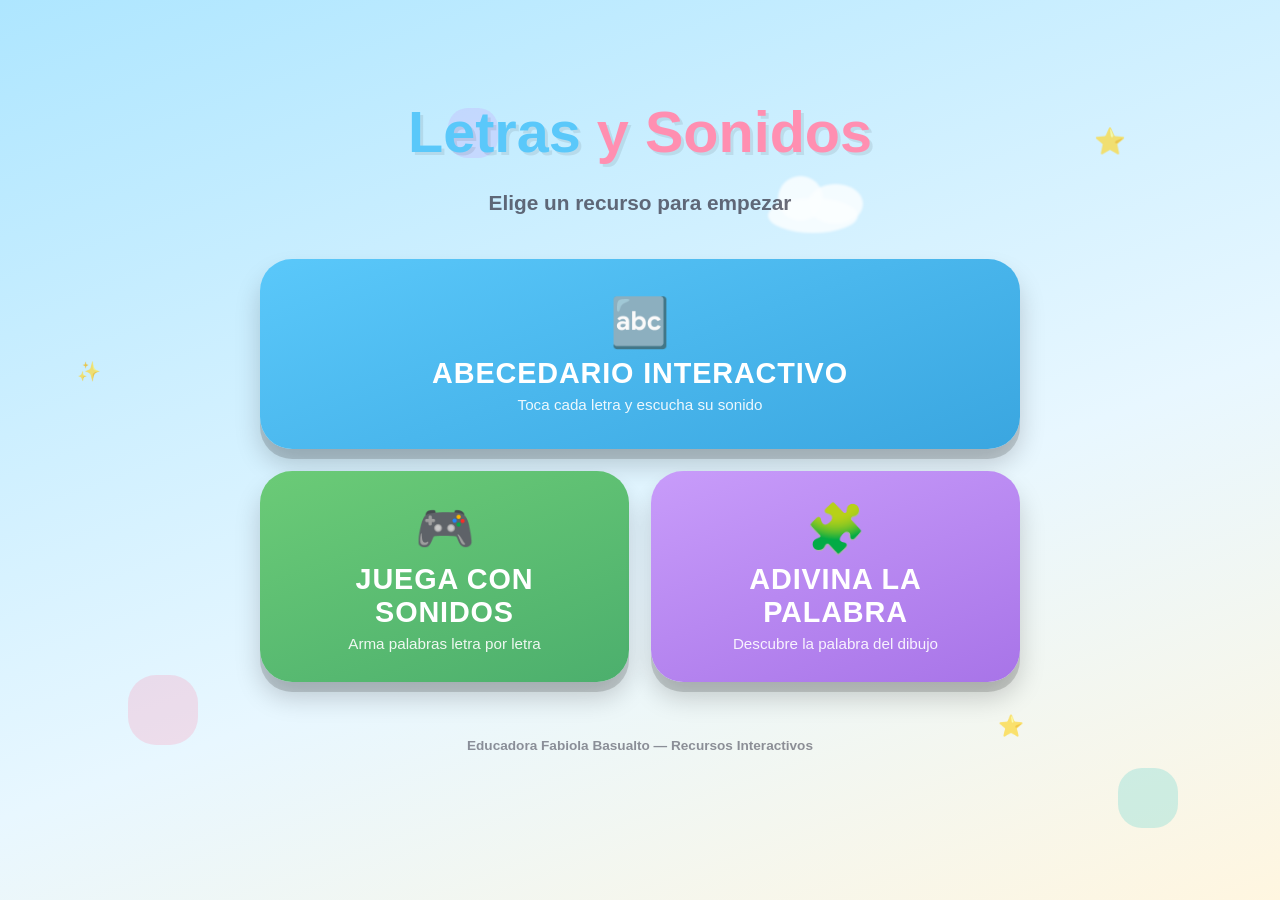
==== index.html @ f590c6fe "Add files via upload" ====
<!DOCTYPE html>
<html lang="es-CL">
<head>
<meta charset="UTF-8">
<meta name="viewport" content="width=device-width, initial-scale=1.0, maximum-scale=1.0, user-scalable=no">
<meta name="color-scheme" content="light only">
<meta name="theme-color" content="#AEE6FF">
<title>Letras y Sonidos - Recursos Interactivos</title>
<style>
/* ============================================
   ABECEDARIO INTERACTIVO - ESTILOS
   Educación Parvularia - Diseño infantil
   ============================================ */

/* --- Fuente Century Gothic con alternativas similares --- */
@font-face {
  font-family: 'Century Gothic Fallback';
  src: local('Century Gothic'), local('CenturyGothic');
}

:root {
  color-scheme: light;
  --fuente-principal: 'Century Gothic', 'Century Gothic Fallback', 'Futura', 'Trebuchet MS', 'Verdana', sans-serif;

  /* Paleta infantil */
  --celeste: #5AC8FA;
  --amarillo: #FFD93D;
  --verde: #6BCB77;
  --rosado: #FF8FB1;
  --naranjo: #FFA552;
  --lila: #C89CFA;
  --turquesa: #4DD0C9;

  --fondo-cielo-1: #AEE6FF;
  --fondo-cielo-2: #E8F7FF;

  --texto-oscuro: #3A3A4A;
  --blanco: #FFFFFF;
}

* {
  box-sizing: border-box;
}

html, body {
  margin: 0;
  padding: 0;
  width: 100%;
  min-height: 100%;
  overflow-x: hidden;
  font-family: var(--fuente-principal);
  background: linear-gradient(160deg, var(--fondo-cielo-1) 0%, var(--fondo-cielo-2) 60%, #FFF6E0 100%);
  color: var(--texto-oscuro);
  -webkit-tap-highlight-color: transparent;
  user-select: none;
}

button {
  font-family: var(--fuente-principal);
  cursor: pointer;
  border: none;
  outline: none;
}

/* ============================================
   FONDO DECORATIVO (nubes, estrellas, confeti)
   ============================================ */
.fondo-decorativo {
  position: fixed;
  inset: 0;
  z-index: 0;
  overflow: hidden;
  pointer-events: none;
}

.nube {
  position: absolute;
  background: rgba(255, 255, 255, 0.85);
  border-radius: 50%;
  filter: blur(1px);
  opacity: 0.9;
  animation: flotarNube 26s ease-in-out infinite;
}
.nube::before, .nube::after {
  content: "";
  position: absolute;
  background: rgba(255, 255, 255, 0.85);
  border-radius: 50%;
}
.nube1 { width: 120px; height: 45px; top: 8%; left: -10%; animation-duration: 32s; }
.nube1::before { width: 60px; height: 60px; top: -30px; left: 15px; }
.nube1::after { width: 70px; height: 50px; top: -18px; left: 55px; }

.nube2 { width: 90px; height: 35px; top: 22%; left: 60%; animation-duration: 40s; animation-delay: -8s; }
.nube2::before { width: 45px; height: 45px; top: -22px; left: 10px; }
.nube2::after { width: 55px; height: 40px; top: -14px; left: 40px; }

.nube3 { width: 100px; height: 38px; top: 65%; left: -15%; animation-duration: 36s; animation-delay: -15s; }
.nube3::before { width: 50px; height: 50px; top: -25px; left: 12px; }
.nube3::after { width: 60px; height: 42px; top: -15px; left: 45px; }

@keyframes flotarNube {
  0% { transform: translateX(0); }
  50% { transform: translateX(60vw); }
  100% { transform: translateX(0); }
}

.estrella {
  position: absolute;
  font-size: 1.6rem;
  opacity: 0.7;
  animation: parpadear 3.2s ease-in-out infinite;
}
.estrella1 { top: 14%; right: 12%; animation-delay: 0s; }
.estrella2 { top: 40%; left: 6%; animation-delay: 1s; font-size: 1.2rem; }
.estrella3 { bottom: 18%; right: 20%; animation-delay: 2s; font-size: 1.3rem; }

@keyframes parpadear {
  0%, 100% { opacity: 0.3; transform: scale(0.9) rotate(0deg); }
  50% { opacity: 0.9; transform: scale(1.15) rotate(15deg); }
}

.forma {
  position: absolute;
  border-radius: 40%;
  opacity: 0.25;
  animation: girarSuave 22s linear infinite;
}
.forma1 { width: 70px; height: 70px; background: var(--rosado); top: 75%; left: 10%; }
.forma2 { width: 50px; height: 50px; background: var(--lila); top: 12%; left: 35%; animation-duration: 18s; }
.forma3 { width: 60px; height: 60px; background: var(--turquesa); bottom: 8%; right: 8%; animation-duration: 26s; }

@keyframes girarSuave {
  0% { transform: rotate(0deg); }
  100% { transform: rotate(360deg); }
}

/* ============================================
   BARRA SUPERIOR
   ============================================ */
.barra-superior {
  position: fixed;
  top: 0;
  left: 0;
  right: 0;
  z-index: 100;
  display: flex;
  justify-content: center;
  gap: 12px;
  padding: 12px;
  flex-wrap: wrap;
  background: rgba(255, 255, 255, 0.55);
  backdrop-filter: blur(6px);
}

.btn-superior {
  background: var(--blanco);
  color: var(--texto-oscuro);
  font-weight: bold;
  font-size: clamp(0.85rem, 2vw, 1.05rem);
  padding: 10px 18px;
  border-radius: 50px;
  box-shadow: 0 4px 0 rgba(0,0,0,0.12), 0 6px 14px rgba(0,0,0,0.08);
  transition: transform 0.15s ease, box-shadow 0.15s ease;
}

.btn-superior:hover {
  transform: translateY(-2px) scale(1.04);
}

.btn-superior:active {
  transform: translateY(2px) scale(0.97);
  box-shadow: 0 2px 0 rgba(0,0,0,0.12), 0 3px 8px rgba(0,0,0,0.08);
}

/* ============================================
   PANTALLAS GENERALES
   ============================================ */
.pantalla {
  position: relative;
  z-index: 1;
  min-height: 100vh;
  width: 100%;
  display: flex;
  align-items: center;
  justify-content: center;
  padding: 24px;
  animation: apareceSuave 0.6s ease;
}

.pantalla[hidden] {
  display: none;
}

@keyframes apareceSuave {
  from { opacity: 0; transform: translateY(18px) scale(0.98); }
  to { opacity: 1; transform: translateY(0) scale(1); }
}

/* ============================================
   PANTALLA 1: BIENVENIDA
   ============================================ */
.contenido-bienvenida {
  text-align: center;
  max-width: 700px;
}

.titulo-bienvenida {
  display: flex;
  justify-content: center;
  gap: 18px;
  margin: 0 0 10px 0;
  font-size: clamp(2.5rem, 9vw, 4.5rem);
}

.letra-flotante {
  display: inline-block;
  animation: rebotarLetra 2.4s ease-in-out infinite;
  text-shadow: 3px 3px 0 rgba(0,0,0,0.08);
}
.letra-flotante.l1 { color: var(--rosado); animation-delay: 0s; }
.letra-flotante.l2 { color: var(--amarillo); animation-delay: 0.25s; }
.letra-flotante.l3 { color: var(--celeste); animation-delay: 0.5s; }

@keyframes rebotarLetra {
  0%, 100% { transform: translateY(0) rotate(-3deg); }
  50% { transform: translateY(-16px) rotate(3deg); }
}

.pregunta-bienvenida {
  font-size: clamp(1.2rem, 4vw, 1.9rem);
  font-weight: bold;
  color: var(--texto-oscuro);
  margin: 10px 0 34px 0;
}

.botones-formato {
  display: flex;
  gap: 24px;
  justify-content: center;
  flex-wrap: wrap;
}

.btn-formato {
  display: flex;
  flex-direction: column;
  align-items: center;
  gap: 6px;
  width: min(220px, 100%);
  padding: 28px 20px;
  border-radius: 32px;
  font-size: 1.3rem;
  font-weight: bold;
  color: var(--blanco);
  box-shadow: 0 8px 0 rgba(0,0,0,0.15), 0 12px 24px rgba(0,0,0,0.15);
  transition: transform 0.18s ease, box-shadow 0.18s ease;
}

.emoji-boton {
  font-size: 2.4rem;
}

.ejemplo-formato {
  font-size: 1rem;
  font-weight: normal;
  opacity: 0.9;
}

.btn-mayusculas {
  background: linear-gradient(160deg, var(--verde), #4CAF6D);
}

.btn-minusculas {
  background: linear-gradient(160deg, var(--celeste), #3AA6E0);
}

.btn-formato:hover {
  transform: translateY(-6px) scale(1.05);
  box-shadow: 0 10px 0 rgba(0,0,0,0.15), 0 16px 28px rgba(0,0,0,0.18);
}

.btn-formato:active,
.btn-formato.tocando {
  transform: translateY(4px) scale(0.96);
  box-shadow: 0 3px 0 rgba(0,0,0,0.15), 0 6px 14px rgba(0,0,0,0.15);
}

/* ============================================
   PANTALLA 2: ABECEDARIO
   ============================================ */
.pantalla-abecedario {
  flex-direction: column;
  padding-top: 100px;
  align-items: stretch;
}

.titulo-abecedario {
  text-align: center;
  font-size: clamp(1.3rem, 4vw, 2rem);
  color: var(--texto-oscuro);
  margin: 0 0 20px 0;
}

.grid-abecedario {
  display: grid;
  grid-template-columns: repeat(6, 1fr);
  gap: 18px;
  width: 100%;
  max-width: 1100px;
  margin: 0 auto;
  padding-bottom: 40px;
}

/* --- Burbuja de letra --- */
.burbuja-letra {
  position: relative;
  aspect-ratio: 1 / 1;
  width: 100%;
  border-radius: 50%;
  display: flex;
  align-items: center;
  justify-content: center;
  font-size: clamp(2.4rem, 7vw, 4.4rem);
  font-weight: bold;
  color: var(--blanco);
  border: 5px solid var(--blanco);
  box-shadow: 0 6px 0 rgba(0,0,0,0.12), 0 10px 18px rgba(0,0,0,0.15);
  animation: rebotarBurbuja 3.6s ease-in-out infinite;
  transition: transform 0.18s ease, box-shadow 0.18s ease, filter 0.18s ease;
  text-shadow: 1px 2px 2px rgba(0,0,0,0.15);
  line-height: 1;
  padding: 0 6%;
}

/* Letras dobles: CH necesita compactarse un poco (letras más anchas),
   LL no necesita compresión (son letras angostas; comprimirlas las pega).
   El margen opuesto al letter-spacing evita que el texto se corra del centro. */
.texto-burbuja {
  display: inline-block;
}
.burbuja-letra.par-ch .texto-burbuja {
  letter-spacing: -0.04em;
  margin-right: 0.04em;
}
.burbuja-letra.par-ll .texto-burbuja {
  letter-spacing: 0.02em;
  margin-right: -0.02em;
}

@keyframes rebotarBurbuja {
  0%, 100% { transform: translateY(0); }
  50% { transform: translateY(-6px); }
}

.burbuja-letra:hover {
  transform: scale(1.1);
  filter: brightness(1.08);
  box-shadow: 0 8px 0 rgba(0,0,0,0.12), 0 14px 22px rgba(0,0,0,0.2);
}

.burbuja-letra:active,
.burbuja-letra.tocando {
  transform: scale(0.94);
}

/* Estado mientras suena el audio: brillo + pulso + agrandado */
.burbuja-letra.hablando {
  animation: pulsoHabla 0.6s ease-in-out infinite;
  filter: brightness(1.25) saturate(1.3);
  box-shadow: 0 0 0 6px rgba(255,255,255,0.55), 0 10px 24px rgba(0,0,0,0.25);
  z-index: 2;
}

@keyframes pulsoHabla {
  0%, 100% { transform: scale(1.12); }
  50% { transform: scale(1.22); }
}

/* Colores variados para las burbujas (se asignan por índice vía nth-child) */
.burbuja-letra:nth-child(7n+1) { background: linear-gradient(160deg, var(--celeste), #3AA6E0); }
.burbuja-letra:nth-child(7n+2) { background: linear-gradient(160deg, var(--amarillo), #F2B705); }
.burbuja-letra:nth-child(7n+3) { background: linear-gradient(160deg, var(--verde), #4CAF6D); }
.burbuja-letra:nth-child(7n+4) { background: linear-gradient(160deg, var(--rosado), #E8608A); }
.burbuja-letra:nth-child(7n+5) { background: linear-gradient(160deg, var(--naranjo), #E8843A); }
.burbuja-letra:nth-child(7n+6) { background: linear-gradient(160deg, var(--lila), #A874E8); }
.burbuja-letra:nth-child(7n+7) { background: linear-gradient(160deg, var(--turquesa), #2FB5AD); }

/* Desfase de la animación de rebote para que no todas boten igual */
.burbuja-letra:nth-child(2n) { animation-delay: 0.4s; }
.burbuja-letra:nth-child(3n) { animation-delay: 0.8s; }
.burbuja-letra:nth-child(5n) { animation-delay: 1.2s; }

/* ============================================
   RESPONSIVE
   Columnas de la grilla del abecedario controladas
   por cantidad fija (sin auto-fit/minmax):
   - PC (> 900px): 6 columnas
   - Tablets (601px - 900px): 5 columnas
   - Celulares (361px - 600px): 4 columnas
   - Celulares muy pequeños (<= 360px): 3 columnas
   ============================================ */

/* Tablets: 600px - 900px -> 5 columnas */
@media (max-width: 900px) {
  .pantalla {
    padding: 20px;
  }
  .grid-abecedario {
    grid-template-columns: repeat(5, 1fr);
    gap: 14px;
  }
}

/* Celulares: hasta 600px -> 4 columnas */
@media (max-width: 600px) {
  .pantalla {
    padding: 16px;
  }
  .grid-abecedario {
    grid-template-columns: repeat(4, 1fr);
    gap: 12px;
  }
  .botones-formato {
    flex-direction: column;
    align-items: center;
  }
  .btn-formato {
    width: min(240px, 100%);
    padding: 22px 16px;
  }
  .barra-superior {
    padding: 8px;
    gap: 8px;
  }
  .pantalla-abecedario {
    padding-top: 96px;
  }
}

/* Celulares muy pequeños: hasta 360px -> 3 columnas */
@media (max-width: 360px) {
  .pantalla {
    padding: 12px;
  }
  .grid-abecedario {
    grid-template-columns: repeat(3, 1fr);
    gap: 10px;
  }
  .burbuja-letra {
    border-width: 3px;
    font-size: clamp(1.9rem, 8.5vw, 2.6rem);
  }
  .burbuja-letra.par-ch .texto-burbuja {
    letter-spacing: -0.04em;
    margin-right: 0.04em;
  }
  .burbuja-letra.par-ll .texto-burbuja {
    letter-spacing: 0.02em;
    margin-right: -0.02em;
  }
  .btn-formato {
    width: min(210px, 100%);
    padding: 18px 14px;
  }
  .pantalla-abecedario {
    padding-top: 88px;
  }
}

/* Orientación horizontal con poca altura (celulares acostados) */
@media (orientation: landscape) and (max-height: 500px) {
  .pantalla {
    padding: 14px;
    min-height: auto;
  }
  .pantalla-abecedario {
    padding-top: 70px;
  }
  .titulo-abecedario {
    margin-bottom: 12px;
  }
  .grid-abecedario {
    gap: 10px;
  }
  .titulo-bienvenida {
    font-size: clamp(2rem, 7vw, 3rem);
    margin-bottom: 6px;
  }
  .pregunta-bienvenida {
    margin-bottom: 18px;
  }
  .btn-formato {
    padding: 16px 18px;
  }
}


.pantalla-inicio {
  flex-direction: column;
  align-items: center;
  padding-top: 60px;
  padding-bottom: 40px;
  min-height: 100vh;
  justify-content: flex-start;
}

.titulo-sitio {
  text-align: center;
  font-size: clamp(2.2rem, 7vw, 3.6rem);
  margin-bottom: 6px;
}
.titulo-sitio .parte1 { color: var(--celeste); text-shadow: 3px 3px 0 rgba(0,0,0,0.08); }
.titulo-sitio .parte2 { color: var(--rosado); text-shadow: 3px 3px 0 rgba(0,0,0,0.08); }

.subtitulo-sitio {
  text-align: center;
  font-size: clamp(1rem, 3vw, 1.3rem);
  color: var(--texto-oscuro);
  opacity: 0.75;
  font-weight: bold;
  margin-bottom: 44px;
}

.contenedor-recursos {
  width: 100%;
  max-width: 760px;
  display: flex;
  flex-direction: column;
  gap: 22px;
}

.tarjeta-recurso {
  display: flex;
  flex-direction: column;
  align-items: center;
  justify-content: center;
  gap: 6px;
  padding: 30px 24px;
  border-radius: 32px;
  color: var(--blanco);
  text-decoration: none;
  box-shadow: 0 10px 0 rgba(0,0,0,0.15), 0 16px 26px rgba(0,0,0,0.18);
  transition: transform 0.18s ease, box-shadow 0.18s ease;
}
.tarjeta-recurso:hover {
  transform: translateY(-6px) scale(1.02);
  box-shadow: 0 12px 0 rgba(0,0,0,0.15), 0 20px 30px rgba(0,0,0,0.2);
}
.tarjeta-recurso:active {
  transform: translateY(4px) scale(0.97);
  box-shadow: 0 4px 0 rgba(0,0,0,0.15), 0 8px 14px rgba(0,0,0,0.15);
}

.tarjeta-icono { font-size: 3rem; }
.tarjeta-titulo {
  font-size: clamp(1.3rem, 4vw, 1.8rem);
  font-weight: bold;
  letter-spacing: 0.03em;
  text-align: center;
}
.tarjeta-subtitulo {
  font-size: 0.95rem;
  font-weight: normal;
  opacity: 0.9;
  text-align: center;
}

.tarjeta-abecedario {
  background: linear-gradient(160deg, var(--celeste), #3AA6E0);
  min-height: 190px;
}

.fila-recursos-chicos {
  display: flex;
  gap: 22px;
}
.fila-recursos-chicos .tarjeta-recurso {
  flex: 1 1 0;
  min-height: 170px;
}
.tarjeta-juega {
  background: linear-gradient(160deg, var(--verde), #4CAF6D);
}
.tarjeta-adivina {
  background: linear-gradient(160deg, var(--lila), #A874E8);
}

.pie-pagina {
  margin-top: 56px;
  text-align: center;
  font-size: 0.85rem;
  color: var(--texto-oscuro);
  opacity: 0.55;
  font-weight: bold;
}

@media (max-width: 600px) {
  .fila-recursos-chicos { flex-direction: column; }
  .pantalla-inicio { padding-top: 40px; }
}

</style>
</head>
<body>

  <div class="fondo-decorativo" aria-hidden="true">
    <div class="nube nube1"></div>
    <div class="nube nube2"></div>
    <div class="nube nube3"></div>
    <div class="estrella estrella1">⭐</div>
    <div class="estrella estrella2">✨</div>
    <div class="estrella estrella3">⭐</div>
    <div class="forma forma1"></div>
    <div class="forma forma2"></div>
    <div class="forma forma3"></div>
  </div>

  <main class="pantalla pantalla-inicio">
    <h1 class="titulo-sitio">
      <span class="parte1">Letras</span> <span class="parte2">y Sonidos</span>
    </h1>
    <p class="subtitulo-sitio">Elige un recurso para empezar</p>

    <div class="contenedor-recursos">
      <a href="abecedario.html" class="tarjeta-recurso tarjeta-abecedario">
        <span class="tarjeta-icono">🔤</span>
        <span class="tarjeta-titulo">ABECEDARIO INTERACTIVO</span>
        <span class="tarjeta-subtitulo">Toca cada letra y escucha su sonido</span>
      </a>

      <div class="fila-recursos-chicos">
        <a href="juega-con-sonidos.html" class="tarjeta-recurso tarjeta-juega">
          <span class="tarjeta-icono">🎮</span>
          <span class="tarjeta-titulo">JUEGA CON SONIDOS</span>
          <span class="tarjeta-subtitulo">Arma palabras letra por letra</span>
        </a>
        <a href="adivina-la-palabra.html" class="tarjeta-recurso tarjeta-adivina">
          <span class="tarjeta-icono">🧩</span>
          <span class="tarjeta-titulo">ADIVINA LA PALABRA</span>
          <span class="tarjeta-subtitulo">Descubre la palabra del dibujo</span>
        </a>
      </div>
    </div>

    <p class="pie-pagina">Educadora Fabiola Basualto — Recursos Interactivos</p>
  </main>

</body>
</html>
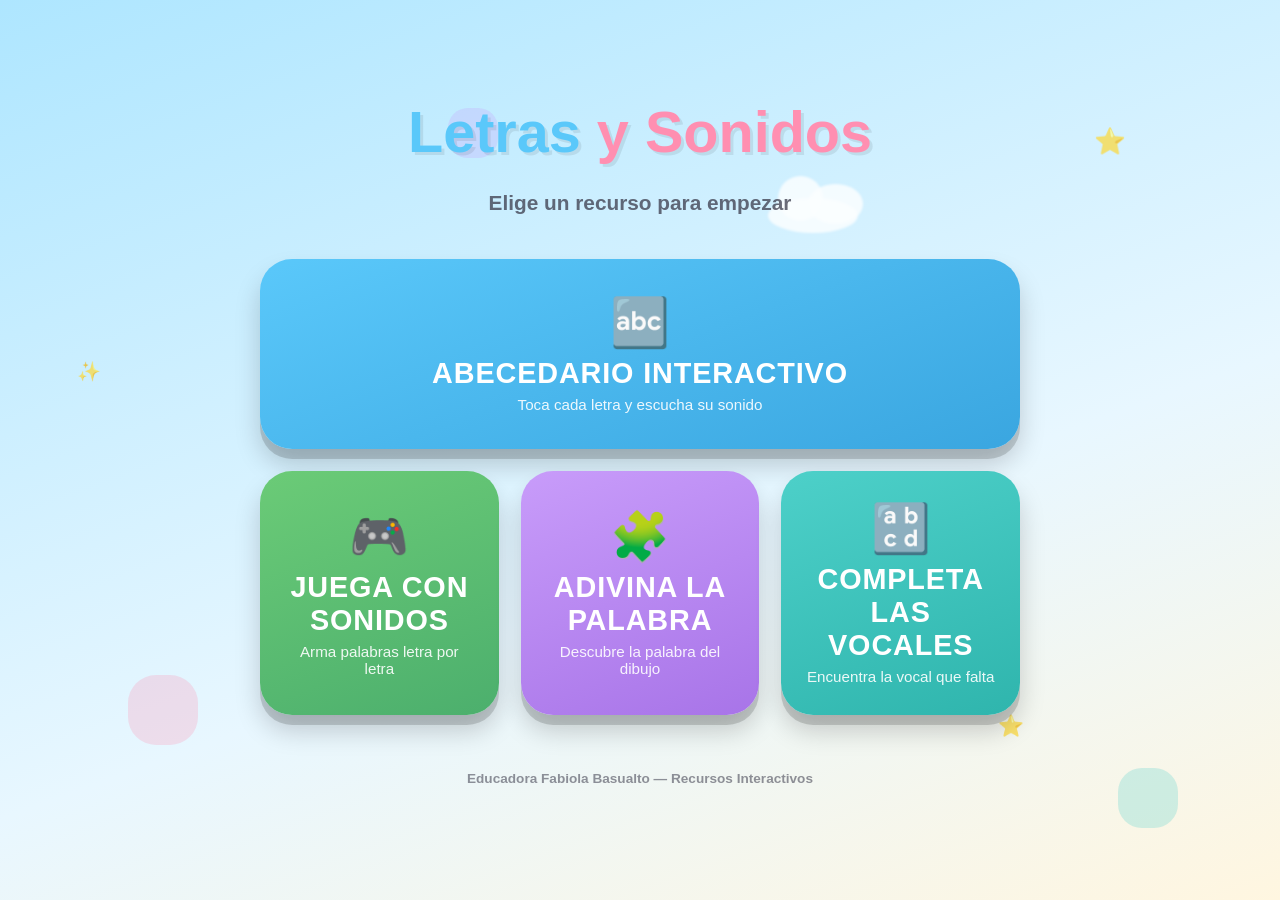
==== commit ab8183cd: "Add files via upload" ====
--- a/index.html
+++ b/index.html
@@ -584,6 +584,9 @@
 .tarjeta-adivina {
   background: linear-gradient(160deg, var(--lila), #A874E8);
 }
+.tarjeta-vocales {
+  background: linear-gradient(160deg, var(--turquesa), #2FB5AD);
+}
 
 .pie-pagina {
   margin-top: 56px;
@@ -594,7 +597,7 @@
   font-weight: bold;
 }
 
-@media (max-width: 600px) {
+@media (max-width: 750px) {
   .fila-recursos-chicos { flex-direction: column; }
   .pantalla-inicio { padding-top: 40px; }
 }
@@ -639,6 +642,11 @@
           <span class="tarjeta-titulo">ADIVINA LA PALABRA</span>
           <span class="tarjeta-subtitulo">Descubre la palabra del dibujo</span>
         </a>
+        <a href="completa-vocales.html" class="tarjeta-recurso tarjeta-vocales">
+          <span class="tarjeta-icono">🔡</span>
+          <span class="tarjeta-titulo">COMPLETA LAS VOCALES</span>
+          <span class="tarjeta-subtitulo">Encuentra la vocal que falta</span>
+        </a>
       </div>
     </div>
 
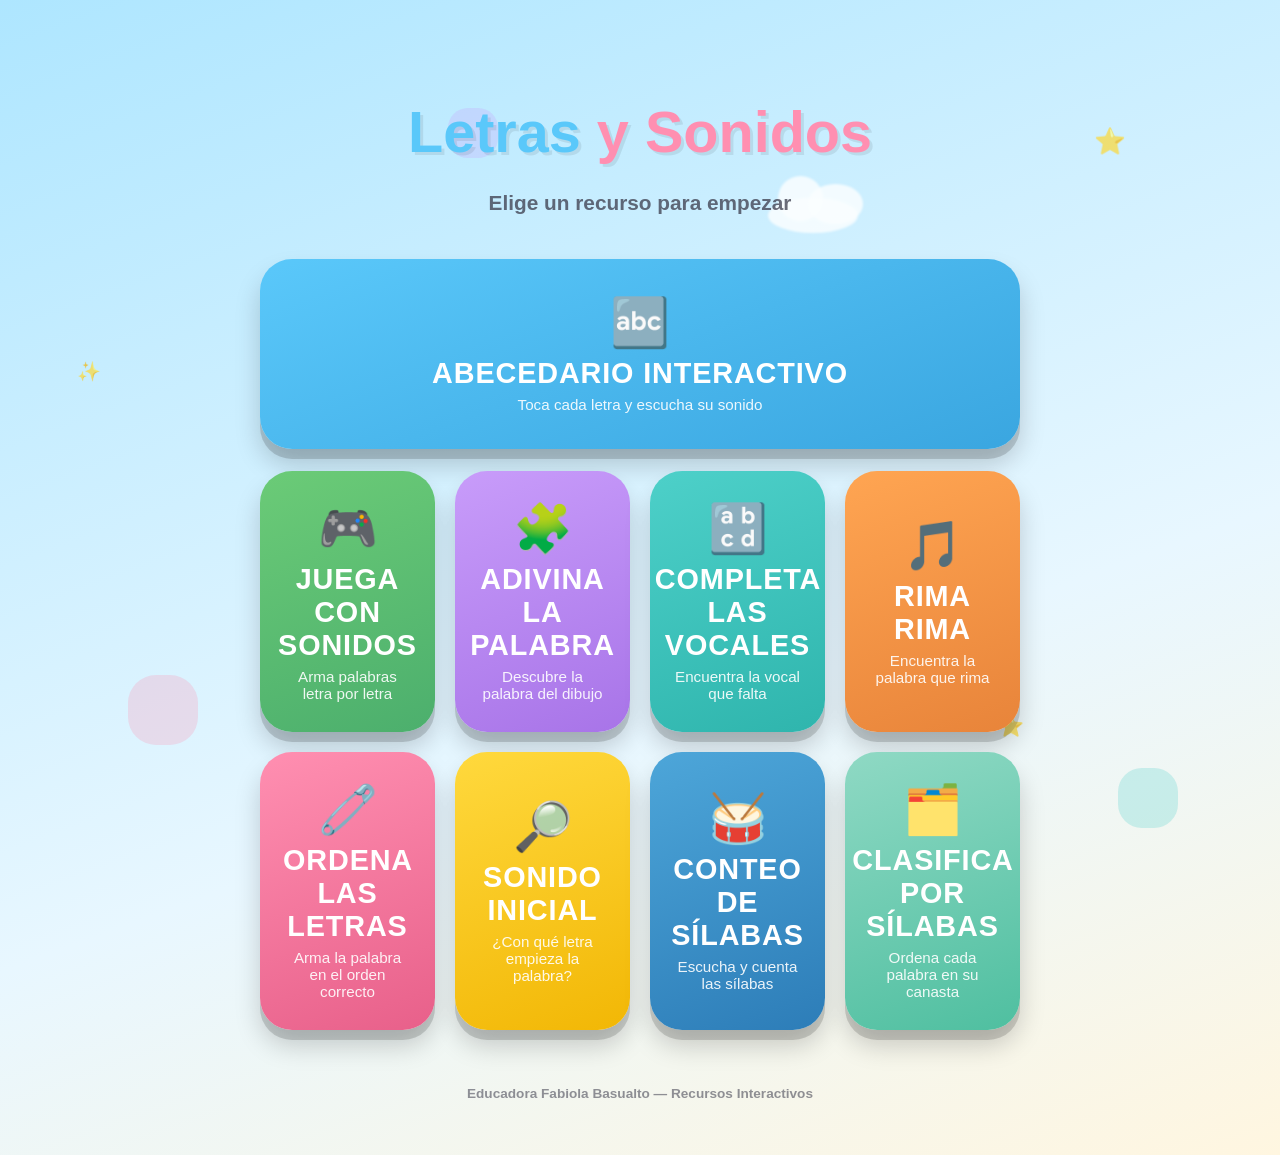
==== commit 5985800c: "Add files via upload" ====
--- a/index.html
+++ b/index.html
@@ -571,11 +571,11 @@
 }
 
 .fila-recursos-chicos {
-  display: flex;
-  gap: 22px;
+  display: grid;
+  grid-template-columns: repeat(auto-fit, minmax(150px, 1fr));
+  gap: 20px;
 }
 .fila-recursos-chicos .tarjeta-recurso {
-  flex: 1 1 0;
   min-height: 170px;
 }
 .tarjeta-juega {
@@ -586,6 +586,21 @@
 }
 .tarjeta-vocales {
   background: linear-gradient(160deg, var(--turquesa), #2FB5AD);
+}
+.tarjeta-rima {
+  background: linear-gradient(160deg, var(--naranjo), #E8843A);
+}
+.tarjeta-ordena {
+  background: linear-gradient(160deg, var(--rosado), #E8608A);
+}
+.tarjeta-sonido-inicial {
+  background: linear-gradient(160deg, var(--amarillo), #F2B705);
+}
+.tarjeta-silabas {
+  background: linear-gradient(160deg, #4DA6D9, #2D7DB8);
+}
+.tarjeta-clasifica {
+  background: linear-gradient(160deg, #8FD9C4, #4FBFA0);
 }
 
 .pie-pagina {
@@ -598,7 +613,6 @@
 }
 
 @media (max-width: 750px) {
-  .fila-recursos-chicos { flex-direction: column; }
   .pantalla-inicio { padding-top: 40px; }
 }
 
@@ -647,6 +661,31 @@
           <span class="tarjeta-titulo">COMPLETA LAS VOCALES</span>
           <span class="tarjeta-subtitulo">Encuentra la vocal que falta</span>
         </a>
+        <a href="rima-rima.html" class="tarjeta-recurso tarjeta-rima">
+          <span class="tarjeta-icono">🎵</span>
+          <span class="tarjeta-titulo">RIMA RIMA</span>
+          <span class="tarjeta-subtitulo">Encuentra la palabra que rima</span>
+        </a>
+        <a href="ordena-letras.html" class="tarjeta-recurso tarjeta-ordena">
+          <span class="tarjeta-icono">🧷</span>
+          <span class="tarjeta-titulo">ORDENA LAS LETRAS</span>
+          <span class="tarjeta-subtitulo">Arma la palabra en el orden correcto</span>
+        </a>
+        <a href="sonido-inicial.html" class="tarjeta-recurso tarjeta-sonido-inicial">
+          <span class="tarjeta-icono">🔎</span>
+          <span class="tarjeta-titulo">SONIDO INICIAL</span>
+          <span class="tarjeta-subtitulo">¿Con qué letra empieza la palabra?</span>
+        </a>
+        <a href="conteo-silabas.html" class="tarjeta-recurso tarjeta-silabas">
+          <span class="tarjeta-icono">🥁</span>
+          <span class="tarjeta-titulo">CONTEO DE SÍLABAS</span>
+          <span class="tarjeta-subtitulo">Escucha y cuenta las sílabas</span>
+        </a>
+        <a href="clasifica-silabas.html" class="tarjeta-recurso tarjeta-clasifica">
+          <span class="tarjeta-icono">🗂️</span>
+          <span class="tarjeta-titulo">CLASIFICA POR SÍLABAS</span>
+          <span class="tarjeta-subtitulo">Ordena cada palabra en su canasta</span>
+        </a>
       </div>
     </div>
 
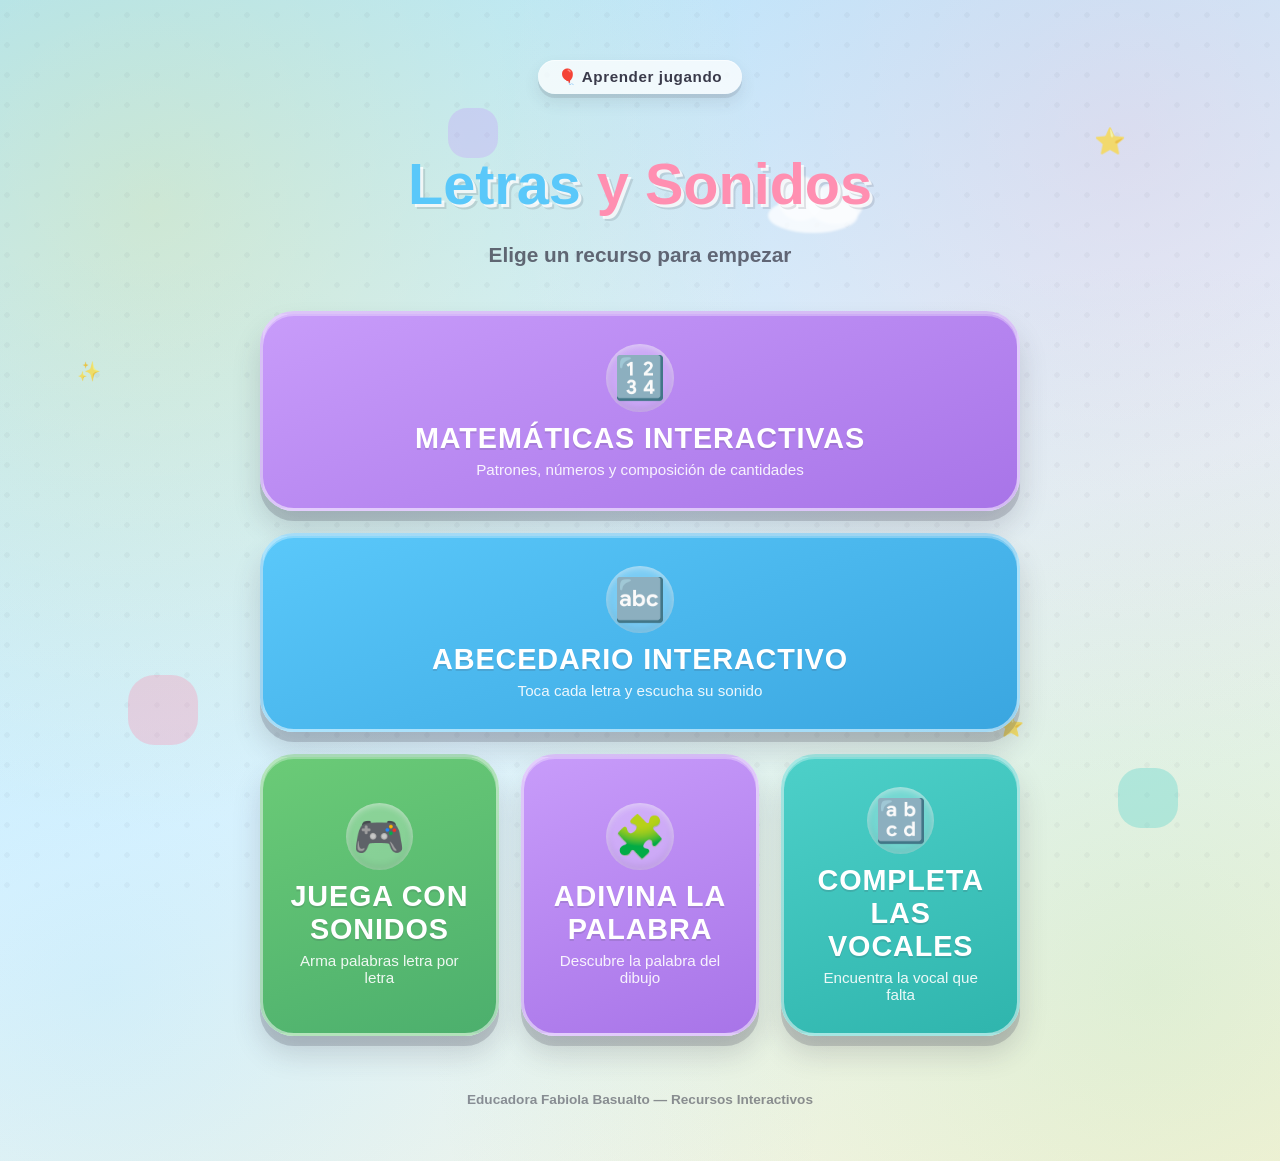
==== commit ac63c22a: "Add files via upload" ====
--- a/index.html
+++ b/index.html
@@ -36,6 +36,18 @@
 
   --texto-oscuro: #3A3A4A;
   --blanco: #FFFFFF;
+
+  /* Tonos "fuertes" para sombras tipo stickers (mismo matiz, más saturado) */
+  --celeste-fuerte: #2F93D6;
+  --amarillo-fuerte: #E8A800;
+  --verde-fuerte: #3E9955;
+  --rosado-fuerte: #E8608A;
+  --naranjo-fuerte: #E07A2E;
+  --lila-fuerte: #9856E0;
+  --turquesa-fuerte: #279E97;
+
+  /* Sombra base más cálida que el negro puro */
+  --sombra-tinta: 58, 58, 74;
 }
 
 * {
@@ -49,7 +61,12 @@
   min-height: 100%;
   overflow-x: hidden;
   font-family: var(--fuente-principal);
-  background: linear-gradient(160deg, var(--fondo-cielo-1) 0%, var(--fondo-cielo-2) 60%, #FFF6E0 100%);
+  background:
+    radial-gradient(circle at 12% 18%, rgba(255, 217, 61, 0.22) 0%, transparent 42%),
+    radial-gradient(circle at 88% 12%, rgba(255, 143, 177, 0.20) 0%, transparent 42%),
+    radial-gradient(circle at 90% 85%, rgba(107, 203, 119, 0.18) 0%, transparent 48%),
+    radial-gradient(circle at 8% 85%, rgba(90, 200, 250, 0.18) 0%, transparent 48%),
+    linear-gradient(160deg, var(--fondo-cielo-1) 0%, var(--fondo-cielo-2) 55%, #FFF6E0 100%);
   color: var(--texto-oscuro);
   -webkit-tap-highlight-color: transparent;
   user-select: none;
@@ -73,6 +90,15 @@
   pointer-events: none;
 }
 
+.fondo-decorativo::before {
+  content: "";
+  position: absolute;
+  inset: -10%;
+  background-image: radial-gradient(circle, rgba(58, 58, 74, 0.07) 2.5px, transparent 3px);
+  background-size: 30px 30px;
+  opacity: 0.55;
+}
+
 .nube {
   position: absolute;
   background: rgba(255, 255, 255, 0.85);
@@ -122,8 +148,8 @@
 
 .forma {
   position: absolute;
-  border-radius: 40%;
-  opacity: 0.25;
+  border-radius: 38%;
+  opacity: 0.32;
   animation: girarSuave 22s linear infinite;
 }
 .forma1 { width: 70px; height: 70px; background: var(--rosado); top: 75%; left: 10%; }
@@ -160,7 +186,7 @@
   font-size: clamp(0.85rem, 2vw, 1.05rem);
   padding: 10px 18px;
   border-radius: 50px;
-  box-shadow: 0 4px 0 rgba(0,0,0,0.12), 0 6px 14px rgba(0,0,0,0.08);
+  box-shadow: 0 4px 0 rgba(var(--sombra-tinta),0.14), 0 6px 14px rgba(var(--sombra-tinta),0.10);
   transition: transform 0.15s ease, box-shadow 0.15s ease;
 }
 
@@ -170,7 +196,7 @@
 
 .btn-superior:active {
   transform: translateY(2px) scale(0.97);
-  box-shadow: 0 2px 0 rgba(0,0,0,0.12), 0 3px 8px rgba(0,0,0,0.08);
+  box-shadow: 0 2px 0 rgba(var(--sombra-tinta),0.14), 0 3px 8px rgba(var(--sombra-tinta),0.10);
 }
 
 /* ============================================
@@ -248,11 +274,11 @@
   gap: 6px;
   width: min(220px, 100%);
   padding: 28px 20px;
-  border-radius: 32px;
+  border-radius: 36px;
   font-size: 1.3rem;
   font-weight: bold;
   color: var(--blanco);
-  box-shadow: 0 8px 0 rgba(0,0,0,0.15), 0 12px 24px rgba(0,0,0,0.15);
+  box-shadow: inset 0 2px 0 rgba(255,255,255,0.35), 0 8px 0 rgba(var(--sombra-tinta),0.22), 0 14px 26px rgba(var(--sombra-tinta),0.18);
   transition: transform 0.18s ease, box-shadow 0.18s ease;
 }
 
@@ -268,21 +294,23 @@
 
 .btn-mayusculas {
   background: linear-gradient(160deg, var(--verde), #4CAF6D);
+  box-shadow: inset 0 2px 0 rgba(255,255,255,0.35), 0 8px 0 rgba(62,153,85,0.4), 0 14px 26px rgba(var(--sombra-tinta),0.18);
 }
 
 .btn-minusculas {
   background: linear-gradient(160deg, var(--celeste), #3AA6E0);
+  box-shadow: inset 0 2px 0 rgba(255,255,255,0.35), 0 8px 0 rgba(47,147,214,0.4), 0 14px 26px rgba(var(--sombra-tinta),0.18);
 }
 
 .btn-formato:hover {
   transform: translateY(-6px) scale(1.05);
-  box-shadow: 0 10px 0 rgba(0,0,0,0.15), 0 16px 28px rgba(0,0,0,0.18);
+  box-shadow: inset 0 2px 0 rgba(255,255,255,0.4), 0 10px 0 rgba(var(--sombra-tinta),0.26), 0 18px 30px rgba(var(--sombra-tinta),0.2);
 }
 
 .btn-formato:active,
 .btn-formato.tocando {
   transform: translateY(4px) scale(0.96);
-  box-shadow: 0 3px 0 rgba(0,0,0,0.15), 0 6px 14px rgba(0,0,0,0.15);
+  box-shadow: inset 0 2px 0 rgba(255,255,255,0.3), 0 3px 0 rgba(var(--sombra-tinta),0.26), 0 8px 16px rgba(var(--sombra-tinta),0.18);
 }
 
 /* ============================================
@@ -324,10 +352,10 @@
   font-weight: bold;
   color: var(--blanco);
   border: 5px solid var(--blanco);
-  box-shadow: 0 6px 0 rgba(0,0,0,0.12), 0 10px 18px rgba(0,0,0,0.15);
+  box-shadow: inset 0 3px 0 rgba(255,255,255,0.4), 0 6px 0 rgba(var(--sombra-tinta),0.18), 0 12px 20px rgba(var(--sombra-tinta),0.2);
   animation: rebotarBurbuja 3.6s ease-in-out infinite;
   transition: transform 0.18s ease, box-shadow 0.18s ease, filter 0.18s ease;
-  text-shadow: 1px 2px 2px rgba(0,0,0,0.15);
+  text-shadow: 1px 2px 2px rgba(var(--sombra-tinta),0.2);
   line-height: 1;
   padding: 0 6%;
 }
@@ -355,7 +383,7 @@
 .burbuja-letra:hover {
   transform: scale(1.1);
   filter: brightness(1.08);
-  box-shadow: 0 8px 0 rgba(0,0,0,0.12), 0 14px 22px rgba(0,0,0,0.2);
+  box-shadow: inset 0 3px 0 rgba(255,255,255,0.45), 0 8px 0 rgba(var(--sombra-tinta),0.2), 0 16px 26px rgba(var(--sombra-tinta),0.24);
 }
 
 .burbuja-letra:active,
@@ -367,7 +395,7 @@
 .burbuja-letra.hablando {
   animation: pulsoHabla 0.6s ease-in-out infinite;
   filter: brightness(1.25) saturate(1.3);
-  box-shadow: 0 0 0 6px rgba(255,255,255,0.55), 0 10px 24px rgba(0,0,0,0.25);
+  box-shadow: 0 0 0 6px rgba(255,255,255,0.6), 0 10px 24px rgba(var(--sombra-tinta),0.3);
   z-index: 2;
 }
 
@@ -377,13 +405,13 @@
 }
 
 /* Colores variados para las burbujas (se asignan por índice vía nth-child) */
-.burbuja-letra:nth-child(7n+1) { background: linear-gradient(160deg, var(--celeste), #3AA6E0); }
-.burbuja-letra:nth-child(7n+2) { background: linear-gradient(160deg, var(--amarillo), #F2B705); }
-.burbuja-letra:nth-child(7n+3) { background: linear-gradient(160deg, var(--verde), #4CAF6D); }
-.burbuja-letra:nth-child(7n+4) { background: linear-gradient(160deg, var(--rosado), #E8608A); }
-.burbuja-letra:nth-child(7n+5) { background: linear-gradient(160deg, var(--naranjo), #E8843A); }
-.burbuja-letra:nth-child(7n+6) { background: linear-gradient(160deg, var(--lila), #A874E8); }
-.burbuja-letra:nth-child(7n+7) { background: linear-gradient(160deg, var(--turquesa), #2FB5AD); }
+.burbuja-letra:nth-child(7n+1) { background: linear-gradient(160deg, var(--celeste), #3AA6E0); box-shadow: inset 0 3px 0 rgba(255,255,255,0.4), 0 6px 0 rgba(47,147,214,0.45), 0 12px 20px rgba(var(--sombra-tinta),0.2); }
+.burbuja-letra:nth-child(7n+2) { background: linear-gradient(160deg, var(--amarillo), #F2B705); box-shadow: inset 0 3px 0 rgba(255,255,255,0.4), 0 6px 0 rgba(217,163,0,0.45), 0 12px 20px rgba(var(--sombra-tinta),0.2); }
+.burbuja-letra:nth-child(7n+3) { background: linear-gradient(160deg, var(--verde), #4CAF6D); box-shadow: inset 0 3px 0 rgba(255,255,255,0.4), 0 6px 0 rgba(62,153,85,0.45), 0 12px 20px rgba(var(--sombra-tinta),0.2); }
+.burbuja-letra:nth-child(7n+4) { background: linear-gradient(160deg, var(--rosado), #E8608A); box-shadow: inset 0 3px 0 rgba(255,255,255,0.4), 0 6px 0 rgba(216,76,116,0.45), 0 12px 20px rgba(var(--sombra-tinta),0.2); }
+.burbuja-letra:nth-child(7n+5) { background: linear-gradient(160deg, var(--naranjo), #E8843A); box-shadow: inset 0 3px 0 rgba(255,255,255,0.4), 0 6px 0 rgba(224,122,46,0.45), 0 12px 20px rgba(var(--sombra-tinta),0.2); }
+.burbuja-letra:nth-child(7n+6) { background: linear-gradient(160deg, var(--lila), #A874E8); box-shadow: inset 0 3px 0 rgba(255,255,255,0.4), 0 6px 0 rgba(152,86,224,0.45), 0 12px 20px rgba(var(--sombra-tinta),0.2); }
+.burbuja-letra:nth-child(7n+7) { background: linear-gradient(160deg, var(--turquesa), #2FB5AD); box-shadow: inset 0 3px 0 rgba(255,255,255,0.4), 0 6px 0 rgba(39,158,151,0.45), 0 12px 20px rgba(var(--sombra-tinta),0.2); }
 
 /* Desfase de la animación de rebote para que no todas boten igual */
 .burbuja-letra:nth-child(2n) { animation-delay: 0.4s; }
@@ -504,13 +532,34 @@
   justify-content: flex-start;
 }
 
+.etiqueta-eyebrow {
+  display: inline-flex;
+  align-items: center;
+  gap: 8px;
+  background: rgba(255, 255, 255, 0.75);
+  padding: 8px 20px;
+  border-radius: 50px;
+  font-size: clamp(0.8rem, 2.2vw, 0.95rem);
+  font-weight: bold;
+  letter-spacing: 0.04em;
+  color: var(--texto-oscuro);
+  box-shadow: inset 0 1px 0 rgba(255,255,255,0.6), 0 4px 0 rgba(var(--sombra-tinta),0.12), 0 8px 16px rgba(var(--sombra-tinta),0.1);
+  margin-bottom: 18px;
+  animation: flotarEyebrow 3.6s ease-in-out infinite;
+}
+
+@keyframes flotarEyebrow {
+  0%, 100% { transform: translateY(0) rotate(-1deg); }
+  50% { transform: translateY(-4px) rotate(1deg); }
+}
+
 .titulo-sitio {
   text-align: center;
   font-size: clamp(2.2rem, 7vw, 3.6rem);
   margin-bottom: 6px;
 }
-.titulo-sitio .parte1 { color: var(--celeste); text-shadow: 3px 3px 0 rgba(0,0,0,0.08); }
-.titulo-sitio .parte2 { color: var(--rosado); text-shadow: 3px 3px 0 rgba(0,0,0,0.08); }
+.titulo-sitio .parte1 { color: var(--celeste); text-shadow: 3px 3px 0 rgba(255,255,255,0.8), 5px 5px 0 rgba(var(--sombra-tinta),0.14); }
+.titulo-sitio .parte2 { color: var(--rosado); text-shadow: 3px 3px 0 rgba(255,255,255,0.8), 5px 5px 0 rgba(var(--sombra-tinta),0.14); }
 
 .subtitulo-sitio {
   text-align: center;
@@ -530,33 +579,47 @@
 }
 
 .tarjeta-recurso {
+  position: relative;
   display: flex;
   flex-direction: column;
   align-items: center;
   justify-content: center;
   gap: 6px;
   padding: 30px 24px;
-  border-radius: 32px;
+  border-radius: 34px;
   color: var(--blanco);
   text-decoration: none;
-  box-shadow: 0 10px 0 rgba(0,0,0,0.15), 0 16px 26px rgba(0,0,0,0.18);
+  border: 3px solid rgba(255,255,255,0.5);
+  box-shadow: inset 0 2px 0 rgba(255,255,255,0.3), 0 10px 0 rgba(var(--sombra-tinta),0.2), 0 18px 28px rgba(var(--sombra-tinta),0.18);
   transition: transform 0.18s ease, box-shadow 0.18s ease;
 }
 .tarjeta-recurso:hover {
   transform: translateY(-6px) scale(1.02);
-  box-shadow: 0 12px 0 rgba(0,0,0,0.15), 0 20px 30px rgba(0,0,0,0.2);
+  box-shadow: inset 0 2px 0 rgba(255,255,255,0.35), 0 12px 0 rgba(var(--sombra-tinta),0.22), 0 24px 34px rgba(var(--sombra-tinta),0.22);
 }
 .tarjeta-recurso:active {
   transform: translateY(4px) scale(0.97);
-  box-shadow: 0 4px 0 rgba(0,0,0,0.15), 0 8px 14px rgba(0,0,0,0.15);
-}
-
-.tarjeta-icono { font-size: 3rem; }
+  box-shadow: inset 0 2px 0 rgba(255,255,255,0.25), 0 4px 0 rgba(var(--sombra-tinta),0.2), 0 8px 14px rgba(var(--sombra-tinta),0.18);
+}
+
+.tarjeta-icono {
+  font-size: 2.6rem;
+  display: inline-flex;
+  align-items: center;
+  justify-content: center;
+  width: 4.2rem;
+  height: 4.2rem;
+  background: rgba(255, 255, 255, 0.25);
+  border-radius: 50%;
+  margin-bottom: 4px;
+  box-shadow: inset 0 2px 6px rgba(255,255,255,0.45), inset 0 -3px 8px rgba(0,0,0,0.1);
+}
 .tarjeta-titulo {
   font-size: clamp(1.3rem, 4vw, 1.8rem);
   font-weight: bold;
   letter-spacing: 0.03em;
   text-align: center;
+  text-shadow: 0 2px 0 rgba(var(--sombra-tinta),0.15);
 }
 .tarjeta-subtitulo {
   font-size: 0.95rem;
@@ -570,12 +633,17 @@
   min-height: 190px;
 }
 
+.tarjeta-matematicas {
+  background: linear-gradient(160deg, var(--lila), #A874E8);
+  min-height: 170px;
+}
+
 .fila-recursos-chicos {
-  display: grid;
-  grid-template-columns: repeat(auto-fit, minmax(150px, 1fr));
-  gap: 20px;
+  display: flex;
+  gap: 22px;
 }
 .fila-recursos-chicos .tarjeta-recurso {
+  flex: 1 1 0;
   min-height: 170px;
 }
 .tarjeta-juega {
@@ -586,21 +654,6 @@
 }
 .tarjeta-vocales {
   background: linear-gradient(160deg, var(--turquesa), #2FB5AD);
-}
-.tarjeta-rima {
-  background: linear-gradient(160deg, var(--naranjo), #E8843A);
-}
-.tarjeta-ordena {
-  background: linear-gradient(160deg, var(--rosado), #E8608A);
-}
-.tarjeta-sonido-inicial {
-  background: linear-gradient(160deg, var(--amarillo), #F2B705);
-}
-.tarjeta-silabas {
-  background: linear-gradient(160deg, #4DA6D9, #2D7DB8);
-}
-.tarjeta-clasifica {
-  background: linear-gradient(160deg, #8FD9C4, #4FBFA0);
 }
 
 .pie-pagina {
@@ -613,6 +666,7 @@
 }
 
 @media (max-width: 750px) {
+  .fila-recursos-chicos { flex-direction: column; }
   .pantalla-inicio { padding-top: 40px; }
 }
 
@@ -633,12 +687,19 @@
   </div>
 
   <main class="pantalla pantalla-inicio">
+    <span class="etiqueta-eyebrow">🎈 Aprender jugando</span>
     <h1 class="titulo-sitio">
       <span class="parte1">Letras</span> <span class="parte2">y Sonidos</span>
     </h1>
     <p class="subtitulo-sitio">Elige un recurso para empezar</p>
 
     <div class="contenedor-recursos">
+      <a href="matematicas/index.html" class="tarjeta-recurso tarjeta-matematicas">
+        <span class="tarjeta-icono">🔢</span>
+        <span class="tarjeta-titulo">MATEMÁTICAS INTERACTIVAS</span>
+        <span class="tarjeta-subtitulo">Patrones, números y composición de cantidades</span>
+      </a>
+
       <a href="abecedario.html" class="tarjeta-recurso tarjeta-abecedario">
         <span class="tarjeta-icono">🔤</span>
         <span class="tarjeta-titulo">ABECEDARIO INTERACTIVO</span>
@@ -661,31 +722,6 @@
           <span class="tarjeta-titulo">COMPLETA LAS VOCALES</span>
           <span class="tarjeta-subtitulo">Encuentra la vocal que falta</span>
         </a>
-        <a href="rima-rima.html" class="tarjeta-recurso tarjeta-rima">
-          <span class="tarjeta-icono">🎵</span>
-          <span class="tarjeta-titulo">RIMA RIMA</span>
-          <span class="tarjeta-subtitulo">Encuentra la palabra que rima</span>
-        </a>
-        <a href="ordena-letras.html" class="tarjeta-recurso tarjeta-ordena">
-          <span class="tarjeta-icono">🧷</span>
-          <span class="tarjeta-titulo">ORDENA LAS LETRAS</span>
-          <span class="tarjeta-subtitulo">Arma la palabra en el orden correcto</span>
-        </a>
-        <a href="sonido-inicial.html" class="tarjeta-recurso tarjeta-sonido-inicial">
-          <span class="tarjeta-icono">🔎</span>
-          <span class="tarjeta-titulo">SONIDO INICIAL</span>
-          <span class="tarjeta-subtitulo">¿Con qué letra empieza la palabra?</span>
-        </a>
-        <a href="conteo-silabas.html" class="tarjeta-recurso tarjeta-silabas">
-          <span class="tarjeta-icono">🥁</span>
-          <span class="tarjeta-titulo">CONTEO DE SÍLABAS</span>
-          <span class="tarjeta-subtitulo">Escucha y cuenta las sílabas</span>
-        </a>
-        <a href="clasifica-silabas.html" class="tarjeta-recurso tarjeta-clasifica">
-          <span class="tarjeta-icono">🗂️</span>
-          <span class="tarjeta-titulo">CLASIFICA POR SÍLABAS</span>
-          <span class="tarjeta-subtitulo">Ordena cada palabra en su canasta</span>
-        </a>
       </div>
     </div>
 
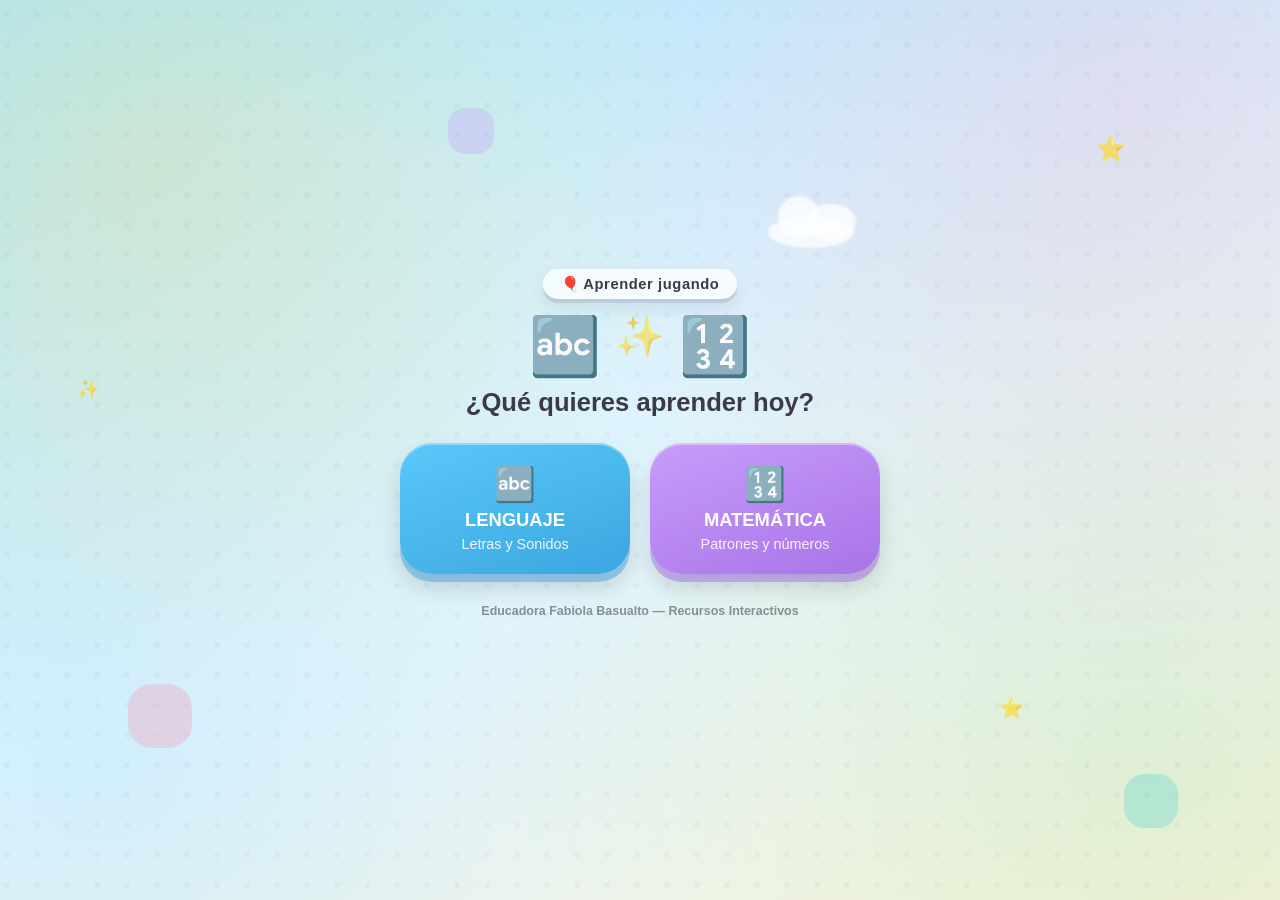
==== commit 044f85e2: "Add files via upload" ====
--- a/index.html
+++ b/index.html
@@ -5,14 +5,8 @@
 <meta name="viewport" content="width=device-width, initial-scale=1.0, maximum-scale=1.0, user-scalable=no">
 <meta name="color-scheme" content="light only">
 <meta name="theme-color" content="#AEE6FF">
-<title>Letras y Sonidos - Recursos Interactivos</title>
+<title>Recursos Interactivos - Educación Parvularia</title>
 <style>
-/* ============================================
-   ABECEDARIO INTERACTIVO - ESTILOS
-   Educación Parvularia - Diseño infantil
-   ============================================ */
-
-/* --- Fuente Century Gothic con alternativas similares --- */
 @font-face {
   font-family: 'Century Gothic Fallback';
   src: local('Century Gothic'), local('CenturyGothic');
@@ -21,8 +15,6 @@
 :root {
   color-scheme: light;
   --fuente-principal: 'Century Gothic', 'Century Gothic Fallback', 'Futura', 'Trebuchet MS', 'Verdana', sans-serif;
-
-  /* Paleta infantil */
   --celeste: #5AC8FA;
   --amarillo: #FFD93D;
   --verde: #6BCB77;
@@ -30,35 +22,19 @@
   --naranjo: #FFA552;
   --lila: #C89CFA;
   --turquesa: #4DD0C9;
-
   --fondo-cielo-1: #AEE6FF;
   --fondo-cielo-2: #E8F7FF;
-
   --texto-oscuro: #3A3A4A;
   --blanco: #FFFFFF;
-
-  /* Tonos "fuertes" para sombras tipo stickers (mismo matiz, más saturado) */
   --celeste-fuerte: #2F93D6;
-  --amarillo-fuerte: #E8A800;
-  --verde-fuerte: #3E9955;
-  --rosado-fuerte: #E8608A;
-  --naranjo-fuerte: #E07A2E;
   --lila-fuerte: #9856E0;
-  --turquesa-fuerte: #279E97;
-
-  /* Sombra base más cálida que el negro puro */
   --sombra-tinta: 58, 58, 74;
 }
 
-* {
-  box-sizing: border-box;
-}
+* { box-sizing: border-box; }
 
 html, body {
-  margin: 0;
-  padding: 0;
-  width: 100%;
-  min-height: 100%;
+  margin: 0; padding: 0; width: 100%; height: 100%;
   overflow-x: hidden;
   font-family: var(--fuente-principal);
   background:
@@ -72,604 +48,104 @@
   user-select: none;
 }
 
-button {
-  font-family: var(--fuente-principal);
-  cursor: pointer;
-  border: none;
-  outline: none;
+.fondo-decorativo { position: fixed; inset: 0; z-index: 0; overflow: hidden; pointer-events: none; }
+.fondo-decorativo::before {
+  content: ""; position: absolute; inset: -10%;
+  background-image: radial-gradient(circle, rgba(58, 58, 74, 0.07) 2.5px, transparent 3px);
+  background-size: 30px 30px; opacity: 0.55;
+}
+.nube { position: absolute; background: rgba(255,255,255,0.85); border-radius: 50%; filter: blur(1px); opacity: 0.9; animation: flotarNube 26s ease-in-out infinite; }
+.nube::before, .nube::after { content: ""; position: absolute; background: rgba(255,255,255,0.85); border-radius: 50%; }
+.nube1 { width: 110px; height: 42px; top: 10%; left: -10%; animation-duration: 32s; }
+.nube1::before { width: 55px; height: 55px; top: -27px; left: 14px; }
+.nube1::after { width: 64px; height: 46px; top: -16px; left: 50px; }
+.nube2 { width: 86px; height: 32px; top: 24%; left: 60%; animation-duration: 40s; animation-delay: -8s; }
+.nube2::before { width: 42px; height: 42px; top: -20px; left: 10px; }
+.nube2::after { width: 50px; height: 36px; top: -12px; left: 38px; }
+.nube3 { width: 92px; height: 35px; top: 70%; left: -15%; animation-duration: 36s; animation-delay: -15s; }
+.nube3::before { width: 46px; height: 46px; top: -22px; left: 11px; }
+.nube3::after { width: 54px; height: 38px; top: -13px; left: 40px; }
+@keyframes flotarNube { 0% { transform: translateX(0); } 50% { transform: translateX(60vw); } 100% { transform: translateX(0); } }
+
+.estrella { position: absolute; font-size: 1.5rem; opacity: 0.7; animation: parpadear 3.2s ease-in-out infinite; }
+.estrella1 { top: 15%; right: 12%; animation-delay: 0s; }
+.estrella2 { top: 42%; left: 6%; animation-delay: 1s; font-size: 1.15rem; }
+.estrella3 { bottom: 20%; right: 20%; animation-delay: 2s; font-size: 1.25rem; }
+@keyframes parpadear { 0%, 100% { opacity: 0.3; transform: scale(0.9) rotate(0deg); } 50% { opacity: 0.9; transform: scale(1.15) rotate(15deg); } }
+
+.forma { position: absolute; border-radius: 38%; opacity: 0.3; animation: girarSuave 22s linear infinite; }
+.forma1 { width: 64px; height: 64px; background: var(--rosado); top: 76%; left: 10%; }
+.forma2 { width: 46px; height: 46px; background: var(--lila); top: 12%; left: 35%; animation-duration: 18s; }
+.forma3 { width: 54px; height: 54px; background: var(--turquesa); bottom: 8%; right: 8%; animation-duration: 26s; }
+@keyframes girarSuave { 0% { transform: rotate(0deg); } 100% { transform: rotate(360deg); } }
+
+.pantalla {
+  position: relative; z-index: 1; height: 100vh; width: 100%;
+  display: flex; flex-direction: column; align-items: center; justify-content: center;
+  padding: 20px; animation: apareceSuave 0.5s ease;
+  overflow-y: auto;
+}
+@keyframes apareceSuave { from { opacity: 0; transform: translateY(14px) scale(0.98); } to { opacity: 1; transform: translateY(0) scale(1); } }
+
+.contenido-bienvenida { text-align: center; max-width: 720px; width: 100%; }
+
+.etiqueta-eyebrow {
+  display: inline-flex; align-items: center; gap: 8px; background: rgba(255,255,255,0.75);
+  padding: 6px 18px; border-radius: 50px; font-size: clamp(0.78rem, 2vw, 0.92rem);
+  font-weight: bold; letter-spacing: 0.04em; color: var(--texto-oscuro);
+  box-shadow: inset 0 1px 0 rgba(255,255,255,0.6), 0 4px 0 rgba(var(--sombra-tinta),0.12), 0 8px 16px rgba(var(--sombra-tinta),0.1);
+  margin-bottom: 14px; animation: flotarEyebrow 3.6s ease-in-out infinite;
+}
+@keyframes flotarEyebrow { 0%, 100% { transform: translateY(0) rotate(-1deg); } 50% { transform: translateY(-4px) rotate(1deg); } }
+
+.titulo-bienvenida {
+  display: flex; justify-content: center; gap: 14px; margin: 0 0 8px 0;
+  font-size: clamp(2.2rem, 8vw, 3.6rem);
+}
+.letra-flotante { display: inline-block; animation: rebotarLetra 2.4s ease-in-out infinite; }
+.letra-flotante.l1 { animation-delay: 0s; }
+.letra-flotante.l2 { animation-delay: 0.25s; font-size: 0.7em; opacity: 0.6; }
+.letra-flotante.l3 { animation-delay: 0.5s; }
+@keyframes rebotarLetra { 0%, 100% { transform: translateY(0) rotate(-3deg); } 50% { transform: translateY(-14px) rotate(3deg); } }
+
+.pregunta-bienvenida {
+  font-size: clamp(1.1rem, 3.6vw, 1.6rem); font-weight: bold; color: var(--texto-oscuro);
+  margin: 6px 0 26px 0;
 }
 
-/* ============================================
-   FONDO DECORATIVO (nubes, estrellas, confeti)
-   ============================================ */
-.fondo-decorativo {
-  position: fixed;
-  inset: 0;
-  z-index: 0;
-  overflow: hidden;
-  pointer-events: none;
+.botones-formato { display: flex; gap: 20px; justify-content: center; flex-wrap: wrap; }
+
+.btn-formato {
+  display: flex; flex-direction: column; align-items: center; gap: 5px;
+  width: min(230px, 100%); padding: 22px 18px; border-radius: 32px;
+  font-size: 1.15rem; font-weight: bold; color: var(--blanco);
+  text-decoration: none;
+  box-shadow: inset 0 2px 0 rgba(255,255,255,0.35), 0 8px 0 rgba(var(--sombra-tinta),0.22), 0 14px 22px rgba(var(--sombra-tinta),0.18);
+  transition: transform 0.18s ease, box-shadow 0.18s ease;
+}
+.emoji-boton { font-size: 2.1rem; }
+.ejemplo-formato { font-size: 0.9rem; font-weight: normal; opacity: 0.9; }
+
+.btn-lenguaje {
+  background: linear-gradient(160deg, var(--celeste), #3AA6E0);
+  box-shadow: inset 0 2px 0 rgba(255,255,255,0.35), 0 8px 0 rgba(47,147,214,0.4), 0 14px 22px rgba(var(--sombra-tinta),0.18);
+}
+.btn-matematica {
+  background: linear-gradient(160deg, var(--lila), #A874E8);
+  box-shadow: inset 0 2px 0 rgba(255,255,255,0.35), 0 8px 0 rgba(152,86,224,0.4), 0 14px 22px rgba(var(--sombra-tinta),0.18);
+}
+.btn-formato:hover { transform: translateY(-5px) scale(1.04); }
+.btn-formato:active { transform: translateY(3px) scale(0.96); }
+
+.pie-pagina {
+  margin-top: 30px; text-align: center; font-size: 0.78rem;
+  color: var(--texto-oscuro); opacity: 0.55; font-weight: bold;
 }
 
-.fondo-decorativo::before {
-  content: "";
-  position: absolute;
-  inset: -10%;
-  background-image: radial-gradient(circle, rgba(58, 58, 74, 0.07) 2.5px, transparent 3px);
-  background-size: 30px 30px;
-  opacity: 0.55;
+@media (max-width: 560px) {
+  .botones-formato { flex-direction: column; align-items: center; }
+  .btn-formato { width: min(250px, 100%); }
 }
-
-.nube {
-  position: absolute;
-  background: rgba(255, 255, 255, 0.85);
-  border-radius: 50%;
-  filter: blur(1px);
-  opacity: 0.9;
-  animation: flotarNube 26s ease-in-out infinite;
-}
-.nube::before, .nube::after {
-  content: "";
-  position: absolute;
-  background: rgba(255, 255, 255, 0.85);
-  border-radius: 50%;
-}
-.nube1 { width: 120px; height: 45px; top: 8%; left: -10%; animation-duration: 32s; }
-.nube1::before { width: 60px; height: 60px; top: -30px; left: 15px; }
-.nube1::after { width: 70px; height: 50px; top: -18px; left: 55px; }
-
-.nube2 { width: 90px; height: 35px; top: 22%; left: 60%; animation-duration: 40s; animation-delay: -8s; }
-.nube2::before { width: 45px; height: 45px; top: -22px; left: 10px; }
-.nube2::after { width: 55px; height: 40px; top: -14px; left: 40px; }
-
-.nube3 { width: 100px; height: 38px; top: 65%; left: -15%; animation-duration: 36s; animation-delay: -15s; }
-.nube3::before { width: 50px; height: 50px; top: -25px; left: 12px; }
-.nube3::after { width: 60px; height: 42px; top: -15px; left: 45px; }
-
-@keyframes flotarNube {
-  0% { transform: translateX(0); }
-  50% { transform: translateX(60vw); }
-  100% { transform: translateX(0); }
-}
-
-.estrella {
-  position: absolute;
-  font-size: 1.6rem;
-  opacity: 0.7;
-  animation: parpadear 3.2s ease-in-out infinite;
-}
-.estrella1 { top: 14%; right: 12%; animation-delay: 0s; }
-.estrella2 { top: 40%; left: 6%; animation-delay: 1s; font-size: 1.2rem; }
-.estrella3 { bottom: 18%; right: 20%; animation-delay: 2s; font-size: 1.3rem; }
-
-@keyframes parpadear {
-  0%, 100% { opacity: 0.3; transform: scale(0.9) rotate(0deg); }
-  50% { opacity: 0.9; transform: scale(1.15) rotate(15deg); }
-}
-
-.forma {
-  position: absolute;
-  border-radius: 38%;
-  opacity: 0.32;
-  animation: girarSuave 22s linear infinite;
-}
-.forma1 { width: 70px; height: 70px; background: var(--rosado); top: 75%; left: 10%; }
-.forma2 { width: 50px; height: 50px; background: var(--lila); top: 12%; left: 35%; animation-duration: 18s; }
-.forma3 { width: 60px; height: 60px; background: var(--turquesa); bottom: 8%; right: 8%; animation-duration: 26s; }
-
-@keyframes girarSuave {
-  0% { transform: rotate(0deg); }
-  100% { transform: rotate(360deg); }
-}
-
-/* ============================================
-   BARRA SUPERIOR
-   ============================================ */
-.barra-superior {
-  position: fixed;
-  top: 0;
-  left: 0;
-  right: 0;
-  z-index: 100;
-  display: flex;
-  justify-content: center;
-  gap: 12px;
-  padding: 12px;
-  flex-wrap: wrap;
-  background: rgba(255, 255, 255, 0.55);
-  backdrop-filter: blur(6px);
-}
-
-.btn-superior {
-  background: var(--blanco);
-  color: var(--texto-oscuro);
-  font-weight: bold;
-  font-size: clamp(0.85rem, 2vw, 1.05rem);
-  padding: 10px 18px;
-  border-radius: 50px;
-  box-shadow: 0 4px 0 rgba(var(--sombra-tinta),0.14), 0 6px 14px rgba(var(--sombra-tinta),0.10);
-  transition: transform 0.15s ease, box-shadow 0.15s ease;
-}
-
-.btn-superior:hover {
-  transform: translateY(-2px) scale(1.04);
-}
-
-.btn-superior:active {
-  transform: translateY(2px) scale(0.97);
-  box-shadow: 0 2px 0 rgba(var(--sombra-tinta),0.14), 0 3px 8px rgba(var(--sombra-tinta),0.10);
-}
-
-/* ============================================
-   PANTALLAS GENERALES
-   ============================================ */
-.pantalla {
-  position: relative;
-  z-index: 1;
-  min-height: 100vh;
-  width: 100%;
-  display: flex;
-  align-items: center;
-  justify-content: center;
-  padding: 24px;
-  animation: apareceSuave 0.6s ease;
-}
-
-.pantalla[hidden] {
-  display: none;
-}
-
-@keyframes apareceSuave {
-  from { opacity: 0; transform: translateY(18px) scale(0.98); }
-  to { opacity: 1; transform: translateY(0) scale(1); }
-}
-
-/* ============================================
-   PANTALLA 1: BIENVENIDA
-   ============================================ */
-.contenido-bienvenida {
-  text-align: center;
-  max-width: 700px;
-}
-
-.titulo-bienvenida {
-  display: flex;
-  justify-content: center;
-  gap: 18px;
-  margin: 0 0 10px 0;
-  font-size: clamp(2.5rem, 9vw, 4.5rem);
-}
-
-.letra-flotante {
-  display: inline-block;
-  animation: rebotarLetra 2.4s ease-in-out infinite;
-  text-shadow: 3px 3px 0 rgba(0,0,0,0.08);
-}
-.letra-flotante.l1 { color: var(--rosado); animation-delay: 0s; }
-.letra-flotante.l2 { color: var(--amarillo); animation-delay: 0.25s; }
-.letra-flotante.l3 { color: var(--celeste); animation-delay: 0.5s; }
-
-@keyframes rebotarLetra {
-  0%, 100% { transform: translateY(0) rotate(-3deg); }
-  50% { transform: translateY(-16px) rotate(3deg); }
-}
-
-.pregunta-bienvenida {
-  font-size: clamp(1.2rem, 4vw, 1.9rem);
-  font-weight: bold;
-  color: var(--texto-oscuro);
-  margin: 10px 0 34px 0;
-}
-
-.botones-formato {
-  display: flex;
-  gap: 24px;
-  justify-content: center;
-  flex-wrap: wrap;
-}
-
-.btn-formato {
-  display: flex;
-  flex-direction: column;
-  align-items: center;
-  gap: 6px;
-  width: min(220px, 100%);
-  padding: 28px 20px;
-  border-radius: 36px;
-  font-size: 1.3rem;
-  font-weight: bold;
-  color: var(--blanco);
-  box-shadow: inset 0 2px 0 rgba(255,255,255,0.35), 0 8px 0 rgba(var(--sombra-tinta),0.22), 0 14px 26px rgba(var(--sombra-tinta),0.18);
-  transition: transform 0.18s ease, box-shadow 0.18s ease;
-}
-
-.emoji-boton {
-  font-size: 2.4rem;
-}
-
-.ejemplo-formato {
-  font-size: 1rem;
-  font-weight: normal;
-  opacity: 0.9;
-}
-
-.btn-mayusculas {
-  background: linear-gradient(160deg, var(--verde), #4CAF6D);
-  box-shadow: inset 0 2px 0 rgba(255,255,255,0.35), 0 8px 0 rgba(62,153,85,0.4), 0 14px 26px rgba(var(--sombra-tinta),0.18);
-}
-
-.btn-minusculas {
-  background: linear-gradient(160deg, var(--celeste), #3AA6E0);
-  box-shadow: inset 0 2px 0 rgba(255,255,255,0.35), 0 8px 0 rgba(47,147,214,0.4), 0 14px 26px rgba(var(--sombra-tinta),0.18);
-}
-
-.btn-formato:hover {
-  transform: translateY(-6px) scale(1.05);
-  box-shadow: inset 0 2px 0 rgba(255,255,255,0.4), 0 10px 0 rgba(var(--sombra-tinta),0.26), 0 18px 30px rgba(var(--sombra-tinta),0.2);
-}
-
-.btn-formato:active,
-.btn-formato.tocando {
-  transform: translateY(4px) scale(0.96);
-  box-shadow: inset 0 2px 0 rgba(255,255,255,0.3), 0 3px 0 rgba(var(--sombra-tinta),0.26), 0 8px 16px rgba(var(--sombra-tinta),0.18);
-}
-
-/* ============================================
-   PANTALLA 2: ABECEDARIO
-   ============================================ */
-.pantalla-abecedario {
-  flex-direction: column;
-  padding-top: 100px;
-  align-items: stretch;
-}
-
-.titulo-abecedario {
-  text-align: center;
-  font-size: clamp(1.3rem, 4vw, 2rem);
-  color: var(--texto-oscuro);
-  margin: 0 0 20px 0;
-}
-
-.grid-abecedario {
-  display: grid;
-  grid-template-columns: repeat(6, 1fr);
-  gap: 18px;
-  width: 100%;
-  max-width: 1100px;
-  margin: 0 auto;
-  padding-bottom: 40px;
-}
-
-/* --- Burbuja de letra --- */
-.burbuja-letra {
-  position: relative;
-  aspect-ratio: 1 / 1;
-  width: 100%;
-  border-radius: 50%;
-  display: flex;
-  align-items: center;
-  justify-content: center;
-  font-size: clamp(2.4rem, 7vw, 4.4rem);
-  font-weight: bold;
-  color: var(--blanco);
-  border: 5px solid var(--blanco);
-  box-shadow: inset 0 3px 0 rgba(255,255,255,0.4), 0 6px 0 rgba(var(--sombra-tinta),0.18), 0 12px 20px rgba(var(--sombra-tinta),0.2);
-  animation: rebotarBurbuja 3.6s ease-in-out infinite;
-  transition: transform 0.18s ease, box-shadow 0.18s ease, filter 0.18s ease;
-  text-shadow: 1px 2px 2px rgba(var(--sombra-tinta),0.2);
-  line-height: 1;
-  padding: 0 6%;
-}
-
-/* Letras dobles: CH necesita compactarse un poco (letras más anchas),
-   LL no necesita compresión (son letras angostas; comprimirlas las pega).
-   El margen opuesto al letter-spacing evita que el texto se corra del centro. */
-.texto-burbuja {
-  display: inline-block;
-}
-.burbuja-letra.par-ch .texto-burbuja {
-  letter-spacing: -0.04em;
-  margin-right: 0.04em;
-}
-.burbuja-letra.par-ll .texto-burbuja {
-  letter-spacing: 0.02em;
-  margin-right: -0.02em;
-}
-
-@keyframes rebotarBurbuja {
-  0%, 100% { transform: translateY(0); }
-  50% { transform: translateY(-6px); }
-}
-
-.burbuja-letra:hover {
-  transform: scale(1.1);
-  filter: brightness(1.08);
-  box-shadow: inset 0 3px 0 rgba(255,255,255,0.45), 0 8px 0 rgba(var(--sombra-tinta),0.2), 0 16px 26px rgba(var(--sombra-tinta),0.24);
-}
-
-.burbuja-letra:active,
-.burbuja-letra.tocando {
-  transform: scale(0.94);
-}
-
-/* Estado mientras suena el audio: brillo + pulso + agrandado */
-.burbuja-letra.hablando {
-  animation: pulsoHabla 0.6s ease-in-out infinite;
-  filter: brightness(1.25) saturate(1.3);
-  box-shadow: 0 0 0 6px rgba(255,255,255,0.6), 0 10px 24px rgba(var(--sombra-tinta),0.3);
-  z-index: 2;
-}
-
-@keyframes pulsoHabla {
-  0%, 100% { transform: scale(1.12); }
-  50% { transform: scale(1.22); }
-}
-
-/* Colores variados para las burbujas (se asignan por índice vía nth-child) */
-.burbuja-letra:nth-child(7n+1) { background: linear-gradient(160deg, var(--celeste), #3AA6E0); box-shadow: inset 0 3px 0 rgba(255,255,255,0.4), 0 6px 0 rgba(47,147,214,0.45), 0 12px 20px rgba(var(--sombra-tinta),0.2); }
-.burbuja-letra:nth-child(7n+2) { background: linear-gradient(160deg, var(--amarillo), #F2B705); box-shadow: inset 0 3px 0 rgba(255,255,255,0.4), 0 6px 0 rgba(217,163,0,0.45), 0 12px 20px rgba(var(--sombra-tinta),0.2); }
-.burbuja-letra:nth-child(7n+3) { background: linear-gradient(160deg, var(--verde), #4CAF6D); box-shadow: inset 0 3px 0 rgba(255,255,255,0.4), 0 6px 0 rgba(62,153,85,0.45), 0 12px 20px rgba(var(--sombra-tinta),0.2); }
-.burbuja-letra:nth-child(7n+4) { background: linear-gradient(160deg, var(--rosado), #E8608A); box-shadow: inset 0 3px 0 rgba(255,255,255,0.4), 0 6px 0 rgba(216,76,116,0.45), 0 12px 20px rgba(var(--sombra-tinta),0.2); }
-.burbuja-letra:nth-child(7n+5) { background: linear-gradient(160deg, var(--naranjo), #E8843A); box-shadow: inset 0 3px 0 rgba(255,255,255,0.4), 0 6px 0 rgba(224,122,46,0.45), 0 12px 20px rgba(var(--sombra-tinta),0.2); }
-.burbuja-letra:nth-child(7n+6) { background: linear-gradient(160deg, var(--lila), #A874E8); box-shadow: inset 0 3px 0 rgba(255,255,255,0.4), 0 6px 0 rgba(152,86,224,0.45), 0 12px 20px rgba(var(--sombra-tinta),0.2); }
-.burbuja-letra:nth-child(7n+7) { background: linear-gradient(160deg, var(--turquesa), #2FB5AD); box-shadow: inset 0 3px 0 rgba(255,255,255,0.4), 0 6px 0 rgba(39,158,151,0.45), 0 12px 20px rgba(var(--sombra-tinta),0.2); }
-
-/* Desfase de la animación de rebote para que no todas boten igual */
-.burbuja-letra:nth-child(2n) { animation-delay: 0.4s; }
-.burbuja-letra:nth-child(3n) { animation-delay: 0.8s; }
-.burbuja-letra:nth-child(5n) { animation-delay: 1.2s; }
-
-/* ============================================
-   RESPONSIVE
-   Columnas de la grilla del abecedario controladas
-   por cantidad fija (sin auto-fit/minmax):
-   - PC (> 900px): 6 columnas
-   - Tablets (601px - 900px): 5 columnas
-   - Celulares (361px - 600px): 4 columnas
-   - Celulares muy pequeños (<= 360px): 3 columnas
-   ============================================ */
-
-/* Tablets: 600px - 900px -> 5 columnas */
-@media (max-width: 900px) {
-  .pantalla {
-    padding: 20px;
-  }
-  .grid-abecedario {
-    grid-template-columns: repeat(5, 1fr);
-    gap: 14px;
-  }
-}
-
-/* Celulares: hasta 600px -> 4 columnas */
-@media (max-width: 600px) {
-  .pantalla {
-    padding: 16px;
-  }
-  .grid-abecedario {
-    grid-template-columns: repeat(4, 1fr);
-    gap: 12px;
-  }
-  .botones-formato {
-    flex-direction: column;
-    align-items: center;
-  }
-  .btn-formato {
-    width: min(240px, 100%);
-    padding: 22px 16px;
-  }
-  .barra-superior {
-    padding: 8px;
-    gap: 8px;
-  }
-  .pantalla-abecedario {
-    padding-top: 96px;
-  }
-}
-
-/* Celulares muy pequeños: hasta 360px -> 3 columnas */
-@media (max-width: 360px) {
-  .pantalla {
-    padding: 12px;
-  }
-  .grid-abecedario {
-    grid-template-columns: repeat(3, 1fr);
-    gap: 10px;
-  }
-  .burbuja-letra {
-    border-width: 3px;
-    font-size: clamp(1.9rem, 8.5vw, 2.6rem);
-  }
-  .burbuja-letra.par-ch .texto-burbuja {
-    letter-spacing: -0.04em;
-    margin-right: 0.04em;
-  }
-  .burbuja-letra.par-ll .texto-burbuja {
-    letter-spacing: 0.02em;
-    margin-right: -0.02em;
-  }
-  .btn-formato {
-    width: min(210px, 100%);
-    padding: 18px 14px;
-  }
-  .pantalla-abecedario {
-    padding-top: 88px;
-  }
-}
-
-/* Orientación horizontal con poca altura (celulares acostados) */
-@media (orientation: landscape) and (max-height: 500px) {
-  .pantalla {
-    padding: 14px;
-    min-height: auto;
-  }
-  .pantalla-abecedario {
-    padding-top: 70px;
-  }
-  .titulo-abecedario {
-    margin-bottom: 12px;
-  }
-  .grid-abecedario {
-    gap: 10px;
-  }
-  .titulo-bienvenida {
-    font-size: clamp(2rem, 7vw, 3rem);
-    margin-bottom: 6px;
-  }
-  .pregunta-bienvenida {
-    margin-bottom: 18px;
-  }
-  .btn-formato {
-    padding: 16px 18px;
-  }
-}
-
-
-.pantalla-inicio {
-  flex-direction: column;
-  align-items: center;
-  padding-top: 60px;
-  padding-bottom: 40px;
-  min-height: 100vh;
-  justify-content: flex-start;
-}
-
-.etiqueta-eyebrow {
-  display: inline-flex;
-  align-items: center;
-  gap: 8px;
-  background: rgba(255, 255, 255, 0.75);
-  padding: 8px 20px;
-  border-radius: 50px;
-  font-size: clamp(0.8rem, 2.2vw, 0.95rem);
-  font-weight: bold;
-  letter-spacing: 0.04em;
-  color: var(--texto-oscuro);
-  box-shadow: inset 0 1px 0 rgba(255,255,255,0.6), 0 4px 0 rgba(var(--sombra-tinta),0.12), 0 8px 16px rgba(var(--sombra-tinta),0.1);
-  margin-bottom: 18px;
-  animation: flotarEyebrow 3.6s ease-in-out infinite;
-}
-
-@keyframes flotarEyebrow {
-  0%, 100% { transform: translateY(0) rotate(-1deg); }
-  50% { transform: translateY(-4px) rotate(1deg); }
-}
-
-.titulo-sitio {
-  text-align: center;
-  font-size: clamp(2.2rem, 7vw, 3.6rem);
-  margin-bottom: 6px;
-}
-.titulo-sitio .parte1 { color: var(--celeste); text-shadow: 3px 3px 0 rgba(255,255,255,0.8), 5px 5px 0 rgba(var(--sombra-tinta),0.14); }
-.titulo-sitio .parte2 { color: var(--rosado); text-shadow: 3px 3px 0 rgba(255,255,255,0.8), 5px 5px 0 rgba(var(--sombra-tinta),0.14); }
-
-.subtitulo-sitio {
-  text-align: center;
-  font-size: clamp(1rem, 3vw, 1.3rem);
-  color: var(--texto-oscuro);
-  opacity: 0.75;
-  font-weight: bold;
-  margin-bottom: 44px;
-}
-
-.contenedor-recursos {
-  width: 100%;
-  max-width: 760px;
-  display: flex;
-  flex-direction: column;
-  gap: 22px;
-}
-
-.tarjeta-recurso {
-  position: relative;
-  display: flex;
-  flex-direction: column;
-  align-items: center;
-  justify-content: center;
-  gap: 6px;
-  padding: 30px 24px;
-  border-radius: 34px;
-  color: var(--blanco);
-  text-decoration: none;
-  border: 3px solid rgba(255,255,255,0.5);
-  box-shadow: inset 0 2px 0 rgba(255,255,255,0.3), 0 10px 0 rgba(var(--sombra-tinta),0.2), 0 18px 28px rgba(var(--sombra-tinta),0.18);
-  transition: transform 0.18s ease, box-shadow 0.18s ease;
-}
-.tarjeta-recurso:hover {
-  transform: translateY(-6px) scale(1.02);
-  box-shadow: inset 0 2px 0 rgba(255,255,255,0.35), 0 12px 0 rgba(var(--sombra-tinta),0.22), 0 24px 34px rgba(var(--sombra-tinta),0.22);
-}
-.tarjeta-recurso:active {
-  transform: translateY(4px) scale(0.97);
-  box-shadow: inset 0 2px 0 rgba(255,255,255,0.25), 0 4px 0 rgba(var(--sombra-tinta),0.2), 0 8px 14px rgba(var(--sombra-tinta),0.18);
-}
-
-.tarjeta-icono {
-  font-size: 2.6rem;
-  display: inline-flex;
-  align-items: center;
-  justify-content: center;
-  width: 4.2rem;
-  height: 4.2rem;
-  background: rgba(255, 255, 255, 0.25);
-  border-radius: 50%;
-  margin-bottom: 4px;
-  box-shadow: inset 0 2px 6px rgba(255,255,255,0.45), inset 0 -3px 8px rgba(0,0,0,0.1);
-}
-.tarjeta-titulo {
-  font-size: clamp(1.3rem, 4vw, 1.8rem);
-  font-weight: bold;
-  letter-spacing: 0.03em;
-  text-align: center;
-  text-shadow: 0 2px 0 rgba(var(--sombra-tinta),0.15);
-}
-.tarjeta-subtitulo {
-  font-size: 0.95rem;
-  font-weight: normal;
-  opacity: 0.9;
-  text-align: center;
-}
-
-.tarjeta-abecedario {
-  background: linear-gradient(160deg, var(--celeste), #3AA6E0);
-  min-height: 190px;
-}
-
-.tarjeta-matematicas {
-  background: linear-gradient(160deg, var(--lila), #A874E8);
-  min-height: 170px;
-}
-
-.fila-recursos-chicos {
-  display: flex;
-  gap: 22px;
-}
-.fila-recursos-chicos .tarjeta-recurso {
-  flex: 1 1 0;
-  min-height: 170px;
-}
-.tarjeta-juega {
-  background: linear-gradient(160deg, var(--verde), #4CAF6D);
-}
-.tarjeta-adivina {
-  background: linear-gradient(160deg, var(--lila), #A874E8);
-}
-.tarjeta-vocales {
-  background: linear-gradient(160deg, var(--turquesa), #2FB5AD);
-}
-
-.pie-pagina {
-  margin-top: 56px;
-  text-align: center;
-  font-size: 0.85rem;
-  color: var(--texto-oscuro);
-  opacity: 0.55;
-  font-weight: bold;
-}
-
-@media (max-width: 750px) {
-  .fila-recursos-chicos { flex-direction: column; }
-  .pantalla-inicio { padding-top: 40px; }
-}
-
 </style>
 </head>
 <body>
@@ -686,46 +162,29 @@
     <div class="forma forma3"></div>
   </div>
 
-  <main class="pantalla pantalla-inicio">
-    <span class="etiqueta-eyebrow">🎈 Aprender jugando</span>
-    <h1 class="titulo-sitio">
-      <span class="parte1">Letras</span> <span class="parte2">y Sonidos</span>
-    </h1>
-    <p class="subtitulo-sitio">Elige un recurso para empezar</p>
-
-    <div class="contenedor-recursos">
-      <a href="matematicas/index.html" class="tarjeta-recurso tarjeta-matematicas">
-        <span class="tarjeta-icono">🔢</span>
-        <span class="tarjeta-titulo">MATEMÁTICAS INTERACTIVAS</span>
-        <span class="tarjeta-subtitulo">Patrones, números y composición de cantidades</span>
-      </a>
-
-      <a href="abecedario.html" class="tarjeta-recurso tarjeta-abecedario">
-        <span class="tarjeta-icono">🔤</span>
-        <span class="tarjeta-titulo">ABECEDARIO INTERACTIVO</span>
-        <span class="tarjeta-subtitulo">Toca cada letra y escucha su sonido</span>
-      </a>
-
-      <div class="fila-recursos-chicos">
-        <a href="juega-con-sonidos.html" class="tarjeta-recurso tarjeta-juega">
-          <span class="tarjeta-icono">🎮</span>
-          <span class="tarjeta-titulo">JUEGA CON SONIDOS</span>
-          <span class="tarjeta-subtitulo">Arma palabras letra por letra</span>
+  <main class="pantalla">
+    <div class="contenido-bienvenida">
+      <span class="etiqueta-eyebrow">🎈 Aprender jugando</span>
+      <h1 class="titulo-bienvenida">
+        <span class="letra-flotante l1">🔤</span>
+        <span class="letra-flotante l2">✨</span>
+        <span class="letra-flotante l3">🔢</span>
+      </h1>
+      <p class="pregunta-bienvenida">¿Qué quieres aprender hoy?</p>
+      <div class="botones-formato">
+        <a href="lenguaje.html" class="btn-formato btn-lenguaje">
+          <span class="emoji-boton">🔤</span>
+          <span>LENGUAJE</span>
+          <span class="ejemplo-formato">Letras y Sonidos</span>
         </a>
-        <a href="adivina-la-palabra.html" class="tarjeta-recurso tarjeta-adivina">
-          <span class="tarjeta-icono">🧩</span>
-          <span class="tarjeta-titulo">ADIVINA LA PALABRA</span>
-          <span class="tarjeta-subtitulo">Descubre la palabra del dibujo</span>
-        </a>
-        <a href="completa-vocales.html" class="tarjeta-recurso tarjeta-vocales">
-          <span class="tarjeta-icono">🔡</span>
-          <span class="tarjeta-titulo">COMPLETA LAS VOCALES</span>
-          <span class="tarjeta-subtitulo">Encuentra la vocal que falta</span>
+        <a href="matematicas/index.html" class="btn-formato btn-matematica">
+          <span class="emoji-boton">🔢</span>
+          <span>MATEMÁTICA</span>
+          <span class="ejemplo-formato">Patrones y números</span>
         </a>
       </div>
+      <p class="pie-pagina">Educadora Fabiola Basualto — Recursos Interactivos</p>
     </div>
-
-    <p class="pie-pagina">Educadora Fabiola Basualto — Recursos Interactivos</p>
   </main>
 
 </body>
